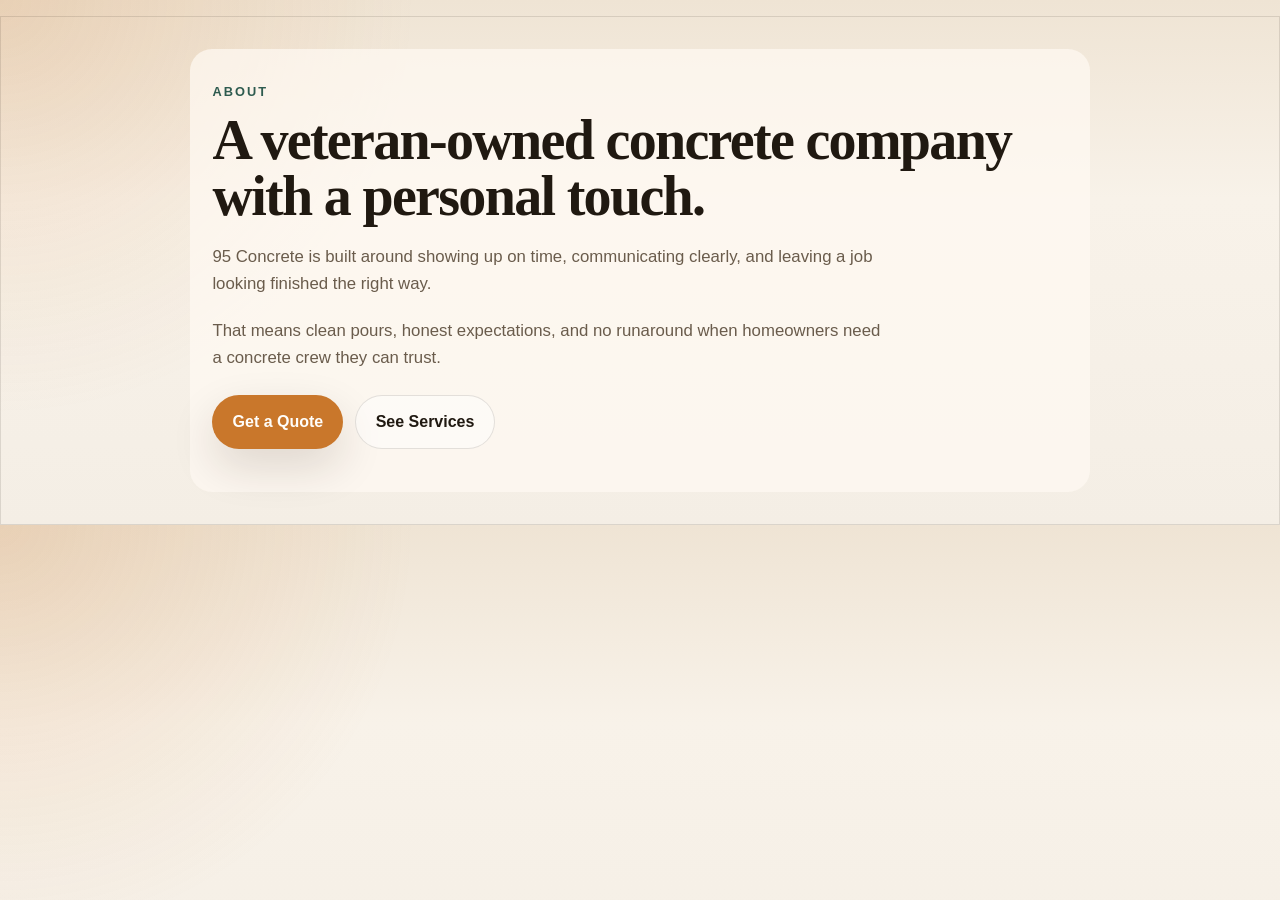
==== about.html @ 727e9a0a "Add funnel pages for Facebook traffic" ====
<!DOCTYPE html>
<html lang="en">
<head>
  <meta charset="UTF-8">
  <meta name="viewport" content="width=device-width, initial-scale=1.0">
  <title>About 95 Concrete</title>
  <meta name="description" content="Veteran-owned concrete contractor with a personal, reliable approach to concrete work.">
  <link rel="canonical" href="https://digitalreflection.github.io/95-concrete-landing-page/about.html">
  <link rel="stylesheet" href="styles.css">
</head>
<body>
  <main class="services" style="padding-top: 2rem;">
    <div class="container">
      <div class="story-card" style="max-width: 900px; margin: 0 auto;">
        <p class="eyebrow">About</p>
        <h1 style="font-size: clamp(2rem, 5vw, 3.5rem); max-width: none;">A veteran-owned concrete company with a personal touch.</h1>
        <p class="hero-text">95 Concrete is built around showing up on time, communicating clearly, and leaving a job looking finished the right way.</p>
        <p class="hero-text">That means clean pours, honest expectations, and no runaround when homeowners need a concrete crew they can trust.</p>
        <div class="hero-actions">
          <a class="button button-primary" href="index.html#quote-form">Get a Quote</a>
          <a class="button button-secondary" href="services.html">See Services</a>
        </div>
      </div>
    </div>
  </main>
</body>
</html>
---- styles.css ----
:root {
  --bg: #f4eee5;
  --surface: #fffaf3;
  --surface-strong: #f0e5d6;
  --text: #201911;
  --muted: #6a5c4c;
  --line: rgba(32, 25, 17, 0.12);
  --brand: #c9772b;
  --brand-dark: #8d4b14;
  --accent: #2e5b4f;
  --shadow: 0 18px 45px rgba(43, 26, 9, 0.14);
  --radius: 22px;
  --container: 1180px;
}

* {
  box-sizing: border-box;
}

html {
  scroll-behavior: smooth;
}

body {
  margin: 0;
  font-family: "Barlow", sans-serif;
  color: var(--text);
  background:
    radial-gradient(circle at top left, rgba(201, 119, 43, 0.18), transparent 30%),
    linear-gradient(180deg, #efe4d4 0%, #f8f2e9 38%, #f4eee5 100%);
}

a {
  color: inherit;
  text-decoration: none;
}

img {
  max-width: 100%;
}

.container {
  width: min(calc(100% - 2rem), var(--container));
  margin: 0 auto;
}

.site-header {
  position: sticky;
  top: 0;
  z-index: 20;
  backdrop-filter: blur(16px);
  background: rgba(244, 238, 229, 0.75);
  border-bottom: 1px solid rgba(32, 25, 17, 0.08);
}

.header-inner,
.footer-inner,
.cta-strip-inner {
  display: flex;
  align-items: center;
  justify-content: space-between;
  gap: 1rem;
}

.header-inner,
.footer-inner {
  min-height: 72px;
}

.brand {
  font-family: "Fraunces", serif;
  font-size: 1.35rem;
  letter-spacing: 0.02em;
}

.header-phone {
  font-weight: 700;
}

.site-nav {
  display: flex;
  gap: 1rem;
  color: var(--muted);
  font-weight: 600;
}

.hero {
  padding: 3rem 0 6rem;
  position: relative;
  overflow: clip;
}

.hero-overlay {
  position: absolute;
  inset: 0;
  background:
    linear-gradient(135deg, rgba(46, 91, 79, 0.08), transparent 45%),
    linear-gradient(180deg, transparent 40%, rgba(201, 119, 43, 0.12) 100%);
  pointer-events: none;
}

.hero-grid,
.proof-grid,
.process-grid,
.field-row,
.service-grid {
  display: grid;
}

.hero-grid {
  position: relative;
  grid-template-columns: 1.15fr 0.85fr;
  gap: 1.4rem;
  align-items: start;
}

.hero-copy {
  padding: 0.75rem 0 0;
}

.eyebrow,
.lead-kicker {
  text-transform: uppercase;
  letter-spacing: 0.16em;
  font-size: 0.8rem;
  font-weight: 700;
  color: var(--accent);
}

h1,
h2,
h3 {
  margin: 0;
  line-height: 1;
}

h1,
h2 {
  font-family: "Fraunces", serif;
}

h1 {
  margin-top: 0.8rem;
  font-size: clamp(2.45rem, 5vw, 5.1rem);
  max-width: 11ch;
  letter-spacing: -0.03em;
}

.hero-text,
.lead-card p,
.service-card p,
.proof p,
.steps,
.form-note,
.site-footer {
  color: var(--muted);
}

.hero-text {
  max-width: 42rem;
  font-size: 1.05rem;
  line-height: 1.6;
  margin: 1.25rem 0 0;
}

.hero-actions {
  display: flex;
  flex-wrap: wrap;
  gap: 0.75rem;
  margin: 1.5rem 0 1.25rem;
}

.button {
  display: inline-flex;
  align-items: center;
  justify-content: center;
  min-height: 54px;
  padding: 0 1.2rem;
  border-radius: 999px;
  border: 1px solid transparent;
  font-weight: 700;
  transition: transform 160ms ease, background 160ms ease, color 160ms ease, border-color 160ms ease;
}

.button:hover,
.button:focus-visible {
  transform: translateY(-1px);
}

.button-primary {
  background: var(--brand);
  color: #fffdf9;
  box-shadow: var(--shadow);
}

.button-primary:hover,
.button-primary:focus-visible {
  background: var(--brand-dark);
}

.button-secondary {
  background: rgba(255, 255, 255, 0.45);
  border-color: rgba(32, 25, 17, 0.12);
}

.button-block {
  width: 100%;
}

.hero-points,
.steps {
  padding-left: 1.1rem;
}

.hero-points li,
.steps li {
  margin-top: 0.8rem;
  line-height: 1.5;
}

.lead-card,
.service-card,
.proof article,
.cta-strip,
.process,
.services {
  border: 1px solid var(--line);
}

.lead-card {
  background: rgba(255, 250, 243, 0.9);
  border-radius: var(--radius);
  padding: 1.2rem;
  box-shadow: var(--shadow);
}

.lead-card-top h2 {
  margin-top: 0.55rem;
  font-size: clamp(1.65rem, 4vw, 2.35rem);
}

.lead-form {
  margin-top: 1rem;
}

.field-row {
  grid-template-columns: repeat(2, minmax(0, 1fr));
  gap: 1rem;
}

label {
  display: block;
  margin-top: 1rem;
}

label span {
  display: block;
  font-size: 0.95rem;
  font-weight: 600;
  margin-bottom: 0.45rem;
}

label span em {
  font-style: normal;
  font-weight: 500;
  color: var(--muted);
}

input,
select,
textarea {
  width: 100%;
  border: 1px solid rgba(32, 25, 17, 0.16);
  border-radius: 14px;
  background: #fffdfa;
  color: var(--text);
  font: inherit;
  padding: 0.95rem 1rem;
}

input:focus,
select:focus,
textarea:focus {
  outline: 2px solid rgba(201, 119, 43, 0.22);
  border-color: var(--brand);
}

textarea {
  resize: vertical;
}

.form-note,
.form-status {
  font-size: 0.92rem;
}

.form-status {
  min-height: 1.3rem;
  margin-top: 0.8rem;
}

.proof,
.story,
.services-overview,
.services,
.process,
.faq,
.cta-strip {
  margin: 1rem auto 0;
}

.proof {
  padding-bottom: 1rem;
}

.proof-grid {
  grid-template-columns: repeat(3, minmax(0, 1fr));
  gap: 1rem;
}

.proof article,
.service-card,
.story-card,
.faq-card,
.process,
.cta-strip {
  background: rgba(255, 250, 243, 0.72);
  border-radius: var(--radius);
}

.proof article,
.service-card,
.story-card,
.faq-card {
  padding: 1.4rem;
}

.story-grid {
  display: grid;
  grid-template-columns: repeat(2, minmax(0, 1fr));
  gap: 1rem;
}

.services-overview-grid {
  display: grid;
  grid-template-columns: repeat(2, minmax(0, 1fr));
  gap: 1rem;
}

.story-card h2 {
  margin-top: 0.55rem;
  font-size: clamp(1.55rem, 3vw, 2.2rem);
  max-width: 14ch;
}

.story-accent {
  background: linear-gradient(180deg, rgba(46, 91, 79, 0.1), rgba(255, 250, 243, 0.92));
}

.overview-card {
  padding: 1.4rem;
  border-radius: var(--radius);
  background: rgba(255, 250, 243, 0.8);
  border: 1px solid var(--line);
}

.overview-accent {
  background: linear-gradient(180deg, rgba(201, 119, 43, 0.12), rgba(255, 250, 243, 0.92));
}

.overview-card h2 {
  margin-top: 0.55rem;
  font-size: clamp(1.55rem, 3vw, 2.1rem);
  max-width: 14ch;
}

.footer-links {
  display: flex;
  gap: 1rem;
  flex-wrap: wrap;
}

.faq-grid {
  display: grid;
  grid-template-columns: repeat(3, minmax(0, 1fr));
  gap: 1rem;
}

.faq-card h3 {
  margin-bottom: 0.65rem;
  font-size: 1.15rem;
}

.section-heading {
  margin-bottom: 1.4rem;
}

.services,
.process {
  padding: 2rem 0;
}

.service-grid {
  grid-template-columns: repeat(3, minmax(0, 1fr));
  gap: 1rem;
}

.service-card h3 {
  margin-bottom: 0.65rem;
  font-size: 1.25rem;
}

.process-grid {
  grid-template-columns: 0.7fr 1.3fr;
  gap: 2rem;
  align-items: start;
}

.steps {
  margin: 0;
}

.cta-strip {
  padding: 1.5rem 0;
  margin-bottom: 7rem;
}

.mobile-bar {
  position: fixed;
  left: 0;
  right: 0;
  bottom: 0;
  z-index: 30;
  display: none;
  gap: 0.65rem;
  padding: 0.75rem;
  background: rgba(32, 25, 17, 0.88);
  backdrop-filter: blur(16px);
  border-top: 1px solid rgba(255, 255, 255, 0.12);
}

.mobile-bar-button {
  flex: 1;
  min-height: 52px;
  display: inline-flex;
  align-items: center;
  justify-content: center;
  border-radius: 999px;
  font-weight: 800;
}

.mobile-bar-call {
  background: rgba(255, 255, 255, 0.12);
  color: #fffaf3;
}

.mobile-bar-quote {
  background: var(--brand);
  color: #fffdf9;
}

.site-footer {
  padding-bottom: 2rem;
}

@media (max-width: 980px) {
  .hero-grid,
  .proof-grid,
  .story-grid,
  .services-overview-grid,
  .service-grid,
  .process-grid,
  .faq-grid {
    grid-template-columns: 1fr;
  }

  h1 {
    max-width: 12ch;
  }

  .cta-strip {
    margin-bottom: 6rem;
  }
}

@media (max-width: 640px) {
  .container {
    width: min(calc(100% - 1rem), var(--container));
  }

  .header-inner,
  .footer-inner,
  .cta-strip-inner,
  .hero-actions,
  .field-row {
    grid-template-columns: 1fr;
    display: grid;
  }

  .header-phone,
  .footer-inner p:last-child {
    justify-self: start;
  }

  .hero {
    padding-top: 1.25rem;
    padding-bottom: 7rem;
  }

  .button {
    width: 100%;
  }

  .site-header {
    position: sticky;
    top: 0;
  }

  .header-inner,
  .footer-inner {
    min-height: 60px;
  }

  .brand {
    font-size: 1.15rem;
  }

  .header-phone {
    font-size: 0.95rem;
  }

  .site-nav {
    display: none;
  }

  .hero-copy {
    padding-top: 0.25rem;
  }

  h1 {
    font-size: clamp(2.15rem, 10vw, 3.25rem);
    max-width: 11ch;
  }

  .hero-text {
    font-size: 1rem;
  }

  .hero-points {
    margin-bottom: 0;
  }

  .lead-card {
    padding: 1rem;
  }

  .lead-card-top h2 {
    font-size: 1.7rem;
  }

  .proof,
  .story,
  .services,
  .process,
  .faq {
    margin-top: 0.75rem;
    padding-top: 0.5rem;
  }

  .service-card,
  .proof article,
  .story-card,
  .overview-card,
  .faq-card {
    padding: 1.1rem;
  }

  .mobile-bar {
    display: flex;
  }

  .site-footer {
    padding-bottom: 7rem;
  }
}
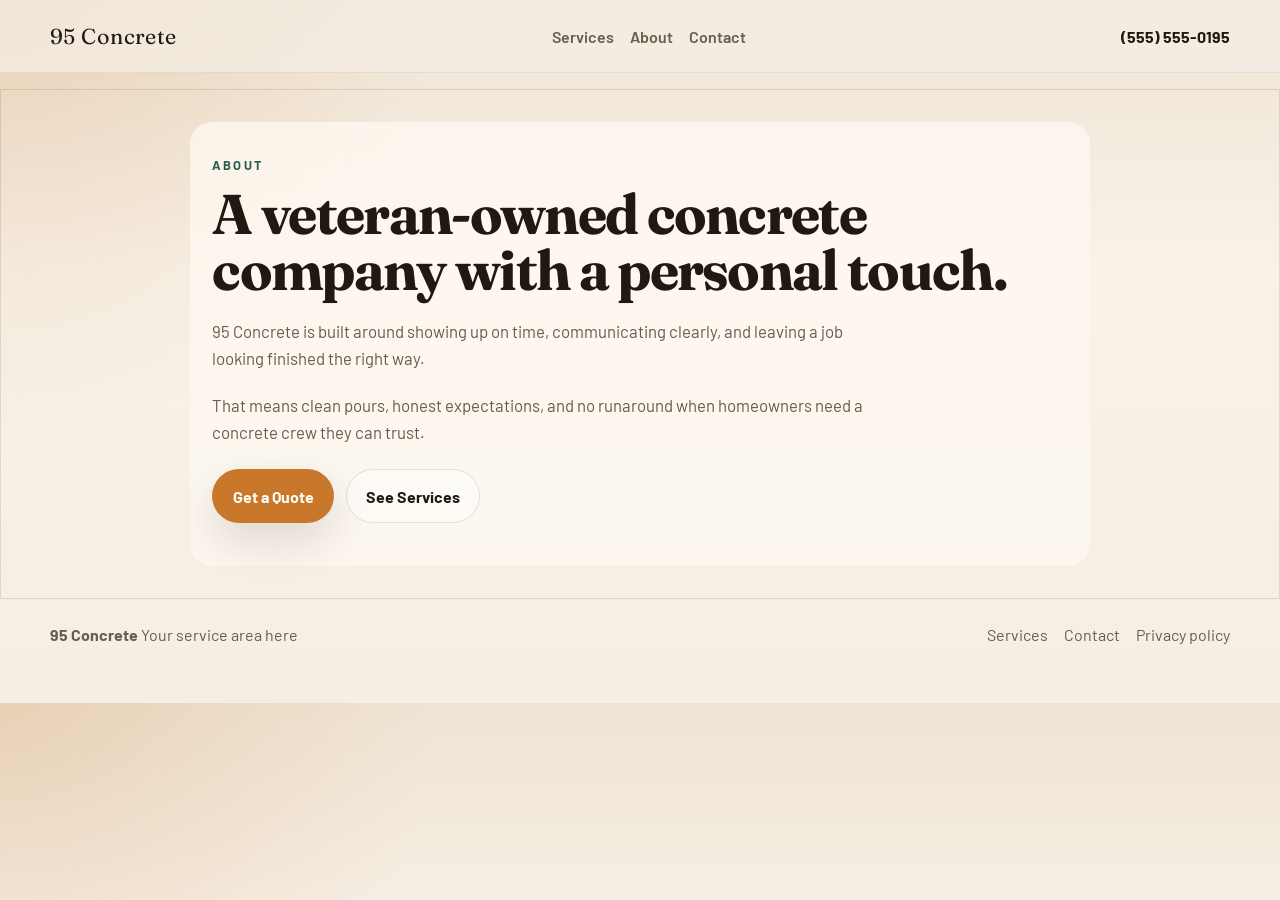
==== commit 2c3838e4: "Refine funnel copy and shared Facebook tracking" ====
--- a/about.html
+++ b/about.html
@@ -6,9 +6,28 @@
   <title>About 95 Concrete</title>
   <meta name="description" content="Veteran-owned concrete contractor with a personal, reliable approach to concrete work.">
   <link rel="canonical" href="https://digitalreflection.github.io/95-concrete-landing-page/about.html">
+  <link rel="preconnect" href="https://fonts.googleapis.com">
+  <link rel="preconnect" href="https://fonts.gstatic.com" crossorigin>
+  <link
+    href="https://fonts.googleapis.com/css2?family=Barlow:wght@400;500;600;700;800&family=Fraunces:opsz,wght@9..144,700&display=swap"
+    rel="stylesheet"
+  >
   <link rel="stylesheet" href="styles.css">
+  <script src="site-config.js"></script>
 </head>
-<body>
+<body data-page-type="about" data-page-name="about">
+  <header class="site-header">
+    <div class="container header-inner">
+      <a class="brand" href="index.html" data-company-name>95 Concrete</a>
+      <nav class="site-nav" aria-label="Primary">
+        <a href="services.html">Services</a>
+        <a href="about.html">About</a>
+        <a href="contact.html">Contact</a>
+      </nav>
+      <a class="header-phone" href="tel:+15555550195" data-replace-phone-text data-track="phone-about-header">(555) 555-0195</a>
+    </div>
+  </header>
+
   <main class="services" style="padding-top: 2rem;">
     <div class="container">
       <div class="story-card" style="max-width: 900px; margin: 0 auto;">
@@ -17,11 +36,24 @@
         <p class="hero-text">95 Concrete is built around showing up on time, communicating clearly, and leaving a job looking finished the right way.</p>
         <p class="hero-text">That means clean pours, honest expectations, and no runaround when homeowners need a concrete crew they can trust.</p>
         <div class="hero-actions">
-          <a class="button button-primary" href="index.html#quote-form">Get a Quote</a>
-          <a class="button button-secondary" href="services.html">See Services</a>
+          <a class="button button-primary" href="index.html#quote-form" data-track="about-quote-cta">Get a Quote</a>
+          <a class="button button-secondary" href="services.html" data-track="about-services-cta">See Services</a>
         </div>
       </div>
     </div>
   </main>
+
+  <footer class="site-footer">
+    <div class="container footer-inner">
+      <p><strong data-company-name>95 Concrete</strong> <span data-service-area>Your service area here</span></p>
+      <p class="footer-links">
+        <a href="services.html">Services</a>
+        <a href="contact.html">Contact</a>
+        <a href="privacy.html">Privacy policy</a>
+      </p>
+    </div>
+  </footer>
+
+  <script src="site.js"></script>
 </body>
 </html>
--- a/styles.css
+++ b/styles.css
@@ -35,8 +35,16 @@
   text-decoration: none;
 }
 
+summary {
+  cursor: pointer;
+}
+
 img {
   max-width: 100%;
+}
+
+.hidden {
+  display: none !important;
 }
 
 .container {
@@ -149,6 +157,7 @@
 .hero-text,
 .lead-card p,
 .service-card p,
+.fit-card p,
 .proof p,
 .steps,
 .form-note,
@@ -168,6 +177,29 @@
   flex-wrap: wrap;
   gap: 0.75rem;
   margin: 1.5rem 0 1.25rem;
+}
+
+.cta-note {
+  margin: 0 0 1rem;
+  color: var(--muted);
+  font-size: 0.94rem;
+  font-weight: 600;
+}
+
+.trust-strip {
+  display: flex;
+  flex-wrap: wrap;
+  gap: 0.6rem;
+}
+
+.trust-strip span {
+  padding: 0.55rem 0.8rem;
+  border: 1px solid rgba(32, 25, 17, 0.12);
+  border-radius: 999px;
+  background: rgba(255, 255, 255, 0.45);
+  color: var(--muted);
+  font-size: 0.92rem;
+  font-weight: 700;
 }
 
 .button {
@@ -243,6 +275,28 @@
   margin-top: 1rem;
 }
 
+.optional-fields {
+  margin-top: 1rem;
+  border: 1px solid rgba(32, 25, 17, 0.12);
+  border-radius: 14px;
+  background: rgba(255, 255, 255, 0.55);
+  padding: 0.85rem 1rem;
+}
+
+.optional-fields summary {
+  font-weight: 700;
+  list-style: none;
+}
+
+.optional-fields summary span {
+  color: var(--muted);
+  font-weight: 500;
+}
+
+.optional-fields summary::-webkit-details-marker {
+  display: none;
+}
+
 .field-row {
   grid-template-columns: repeat(2, minmax(0, 1fr));
   gap: 1rem;
@@ -299,8 +353,23 @@
   margin-top: 0.8rem;
 }
 
+.next-steps {
+  margin-top: 1rem;
+  padding-top: 1rem;
+  border-top: 1px solid rgba(32, 25, 17, 0.1);
+}
+
+.next-steps h3 {
+  margin-bottom: 0.55rem;
+}
+
+.next-steps p {
+  margin: 0.45rem 0 0;
+}
+
 .proof,
 .story,
+.fit,
 .services-overview,
 .services,
 .process,
@@ -347,6 +416,12 @@
   gap: 1rem;
 }
 
+.fit-grid {
+  display: grid;
+  grid-template-columns: repeat(3, minmax(0, 1fr));
+  gap: 1rem;
+}
+
 .story-card h2 {
   margin-top: 0.55rem;
   font-size: clamp(1.55rem, 3vw, 2.2rem);
@@ -364,6 +439,13 @@
   border: 1px solid var(--line);
 }
 
+.overview-actions {
+  display: flex;
+  flex-wrap: wrap;
+  gap: 0.75rem;
+  margin-top: 1rem;
+}
+
 .overview-accent {
   background: linear-gradient(180deg, rgba(201, 119, 43, 0.12), rgba(255, 250, 243, 0.92));
 }
@@ -378,6 +460,17 @@
   display: flex;
   gap: 1rem;
   flex-wrap: wrap;
+}
+
+.fit-card {
+  padding: 1.3rem;
+  border-radius: var(--radius);
+  border: 1px solid var(--line);
+  background: rgba(255, 250, 243, 0.75);
+}
+
+.fit-card h3 {
+  margin-bottom: 0.65rem;
 }
 
 .faq-grid {
@@ -467,6 +560,7 @@
   .hero-grid,
   .proof-grid,
   .story-grid,
+  .fit-grid,
   .services-overview-grid,
   .service-grid,
   .process-grid,
@@ -560,6 +654,7 @@
 
   .proof,
   .story,
+  .fit,
   .services,
   .process,
   .faq {
@@ -570,11 +665,16 @@
   .service-card,
   .proof article,
   .story-card,
+  .fit-card,
   .overview-card,
   .faq-card {
     padding: 1.1rem;
   }
 
+  .trust-strip {
+    display: grid;
+  }
+
   .mobile-bar {
     display: flex;
   }
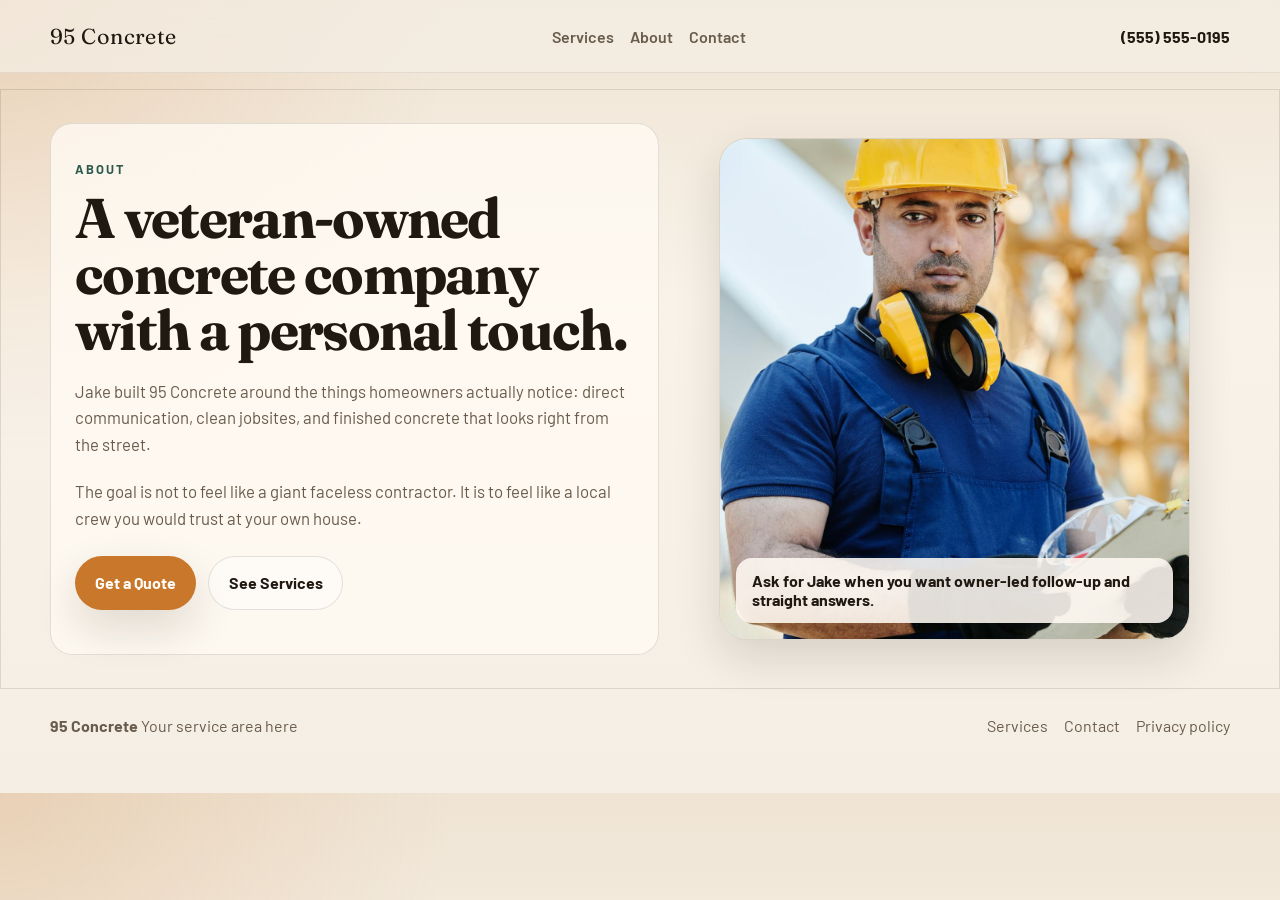
==== commit 13a9ebad: "Add free stock imagery and local brand polish" ====
--- a/about.html
+++ b/about.html
@@ -30,15 +30,21 @@
 
   <main class="services" style="padding-top: 2rem;">
     <div class="container">
-      <div class="story-card" style="max-width: 900px; margin: 0 auto;">
-        <p class="eyebrow">About</p>
-        <h1 style="font-size: clamp(2rem, 5vw, 3.5rem); max-width: none;">A veteran-owned concrete company with a personal touch.</h1>
-        <p class="hero-text">95 Concrete is built around showing up on time, communicating clearly, and leaving a job looking finished the right way.</p>
-        <p class="hero-text">That means clean pours, honest expectations, and no runaround when homeowners need a concrete crew they can trust.</p>
-        <div class="hero-actions">
-          <a class="button button-primary" href="index.html#quote-form" data-track="about-quote-cta">Get a Quote</a>
-          <a class="button button-secondary" href="services.html" data-track="about-services-cta">See Services</a>
-        </div>
+      <div class="owner-story-grid">
+        <article class="owner-copy">
+          <p class="eyebrow">About</p>
+          <h1 style="font-size: clamp(2rem, 5vw, 3.5rem); max-width: none;">A veteran-owned concrete company with a personal touch.</h1>
+          <p class="hero-text"><span data-owner-name>Jake</span> built 95 Concrete around the things homeowners actually notice: direct communication, clean jobsites, and finished concrete that looks right from the street.</p>
+          <p class="hero-text">The goal is not to feel like a giant faceless contractor. It is to feel like a local crew you would trust at your own house.</p>
+          <div class="hero-actions">
+            <a class="button button-primary" href="index.html#quote-form" data-track="about-quote-cta">Get a Quote</a>
+            <a class="button button-secondary" href="services.html" data-track="about-services-cta">See Services</a>
+          </div>
+        </article>
+        <figure class="owner-media">
+          <img src="assets/images/site-lead.jpg" alt="Construction professional reviewing a jobsite" loading="lazy" decoding="async">
+          <figcaption>Ask for <span data-owner-name>Jake</span> when you want owner-led follow-up and straight answers.</figcaption>
+        </figure>
       </div>
     </div>
   </main>
--- a/styles.css
+++ b/styles.css
@@ -41,6 +41,7 @@
 
 img {
   max-width: 100%;
+  display: block;
 }
 
 .hidden {
@@ -200,6 +201,46 @@
   color: var(--muted);
   font-size: 0.92rem;
   font-weight: 700;
+}
+
+.hero-photo-frame,
+.owner-media,
+.craft-media {
+  position: relative;
+  overflow: hidden;
+  border-radius: calc(var(--radius) + 6px);
+  border: 1px solid rgba(32, 25, 17, 0.12);
+  box-shadow: var(--shadow);
+}
+
+.hero-photo-frame {
+  margin-top: 1.3rem;
+}
+
+.hero-photo,
+.owner-media img,
+.craft-media img {
+  width: 100%;
+  height: 100%;
+  object-fit: cover;
+}
+
+.hero-photo {
+  min-height: 290px;
+  max-height: 380px;
+}
+
+.hero-photo-tag {
+  position: absolute;
+  left: 1rem;
+  right: 1rem;
+  bottom: 1rem;
+  padding: 0.9rem 1rem;
+  border-radius: 18px;
+  background: rgba(32, 25, 17, 0.78);
+  color: #fffaf3;
+  font-weight: 700;
+  line-height: 1.4;
 }
 
 .button {
@@ -368,10 +409,12 @@
 }
 
 .proof,
+.owner-story,
 .story,
 .fit,
 .services-overview,
 .services,
+.craft-section,
 .process,
 .faq,
 .cta-strip {
@@ -408,6 +451,73 @@
   display: grid;
   grid-template-columns: repeat(2, minmax(0, 1fr));
   gap: 1rem;
+}
+
+.owner-story-grid,
+.craft-grid {
+  display: grid;
+  grid-template-columns: minmax(0, 1.05fr) minmax(0, 0.95fr);
+  gap: 1.25rem;
+  align-items: center;
+}
+
+.owner-copy,
+.craft-copy {
+  padding: 1.5rem;
+  border-radius: var(--radius);
+  border: 1px solid var(--line);
+  background: rgba(255, 250, 243, 0.8);
+}
+
+.owner-copy h2,
+.craft-copy h2 {
+  margin-top: 0.55rem;
+  font-size: clamp(1.7rem, 3vw, 2.5rem);
+  max-width: 13ch;
+}
+
+.owner-notes {
+  display: grid;
+  grid-template-columns: repeat(2, minmax(0, 1fr));
+  gap: 0.9rem;
+  margin-top: 1.1rem;
+}
+
+.owner-notes div {
+  padding: 1rem;
+  border-radius: 18px;
+  background: rgba(46, 91, 79, 0.08);
+  border: 1px solid rgba(46, 91, 79, 0.12);
+}
+
+.owner-notes p {
+  margin: 0.45rem 0 0;
+}
+
+.owner-media img {
+  min-height: 380px;
+  max-height: 500px;
+}
+
+.owner-media figcaption {
+  position: absolute;
+  left: 1rem;
+  right: 1rem;
+  bottom: 1rem;
+  padding: 0.85rem 1rem;
+  border-radius: 16px;
+  background: rgba(255, 250, 243, 0.88);
+  color: var(--text);
+  font-weight: 700;
+}
+
+.craft-media img {
+  min-height: 360px;
+  max-height: 520px;
+}
+
+.craft-points {
+  margin-top: 1rem;
 }
 
 .services-overview-grid {
@@ -559,10 +669,12 @@
 @media (max-width: 980px) {
   .hero-grid,
   .proof-grid,
+  .owner-story-grid,
   .story-grid,
   .fit-grid,
   .services-overview-grid,
   .service-grid,
+  .craft-grid,
   .process-grid,
   .faq-grid {
     grid-template-columns: 1fr;
@@ -644,6 +756,11 @@
     margin-bottom: 0;
   }
 
+  .hero-photo {
+    min-height: 220px;
+    max-height: 260px;
+  }
+
   .lead-card {
     padding: 1rem;
   }
@@ -653,9 +770,11 @@
   }
 
   .proof,
+  .owner-story,
   .story,
   .fit,
   .services,
+  .craft-section,
   .process,
   .faq {
     margin-top: 0.75rem;
@@ -664,9 +783,11 @@
 
   .service-card,
   .proof article,
+  .owner-copy,
   .story-card,
   .fit-card,
   .overview-card,
+  .craft-copy,
   .faq-card {
     padding: 1.1rem;
   }
@@ -675,6 +796,15 @@
     display: grid;
   }
 
+  .owner-notes {
+    grid-template-columns: 1fr;
+  }
+
+  .owner-media img,
+  .craft-media img {
+    min-height: 260px;
+  }
+
   .mobile-bar {
     display: flex;
   }
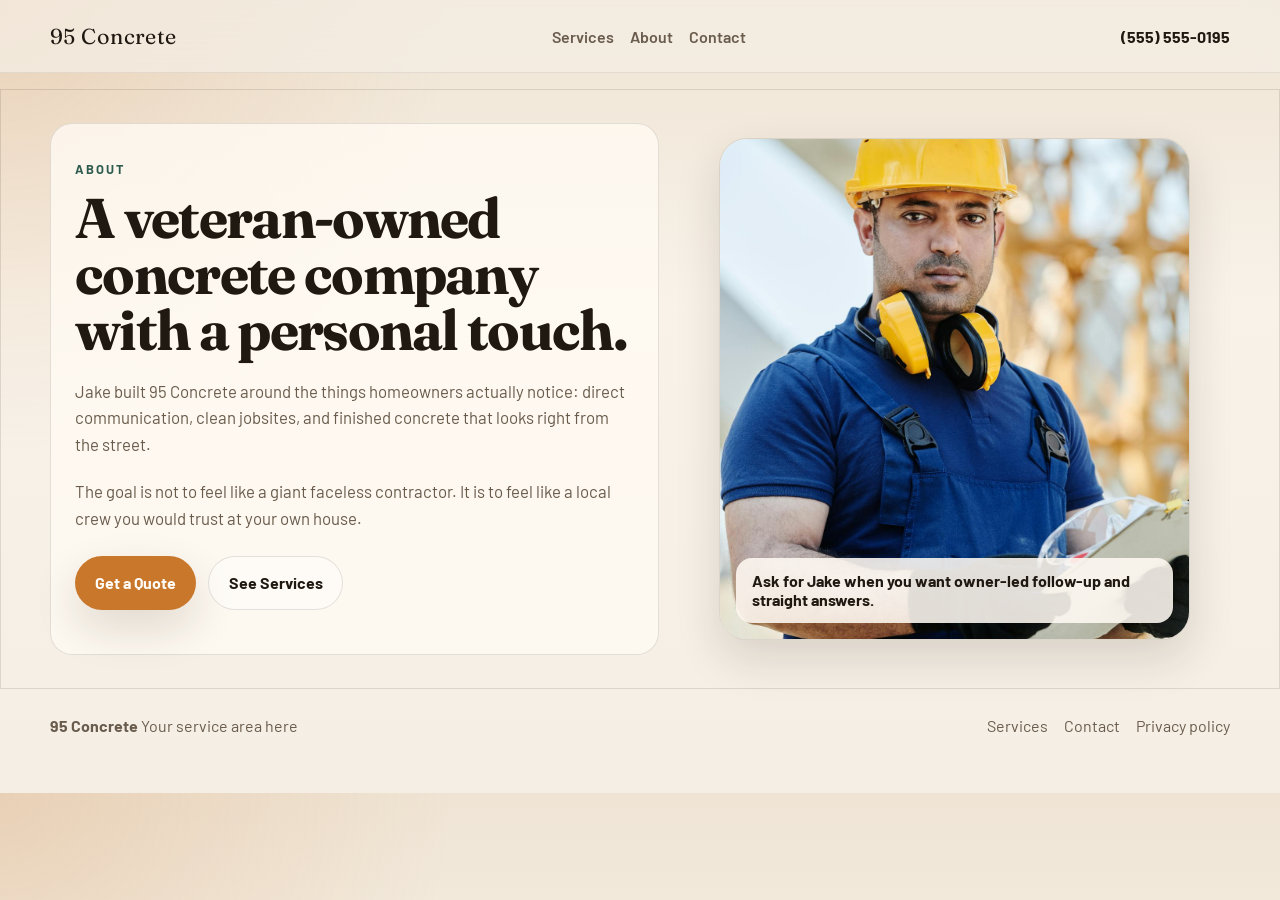
==== commit 75d79ce6: "Upgrade Meta tracking for ad landing funnel" ====
--- a/about.html
+++ b/about.html
@@ -14,6 +14,7 @@
   >
   <link rel="stylesheet" href="styles.css">
   <script src="site-config.js"></script>
+  <script src="meta-bootstrap.js"></script>
 </head>
 <body data-page-type="about" data-page-name="about">
   <header class="site-header">
--- a/styles.css
+++ b/styles.css
@@ -93,6 +93,40 @@
   font-weight: 600;
 }
 
+.landing-nav-wrap {
+  border-top: 1px solid rgba(32, 25, 17, 0.08);
+  background: rgba(255, 250, 243, 0.72);
+}
+
+.landing-nav {
+  display: flex;
+  gap: 0.65rem;
+  overflow-x: auto;
+  padding: 0.7rem 0 0.9rem;
+  scrollbar-width: none;
+}
+
+.landing-nav::-webkit-scrollbar {
+  display: none;
+}
+
+.landing-nav a {
+  white-space: nowrap;
+  padding: 0.6rem 0.9rem;
+  border-radius: 999px;
+  border: 1px solid rgba(32, 25, 17, 0.1);
+  background: rgba(255, 255, 255, 0.52);
+  color: var(--muted);
+  font-size: 0.92rem;
+  font-weight: 700;
+}
+
+.landing-nav a:hover,
+.landing-nav a:focus-visible {
+  border-color: rgba(201, 119, 43, 0.3);
+  color: var(--text);
+}
+
 .hero {
   padding: 3rem 0 6rem;
   position: relative;
@@ -415,6 +449,7 @@
 .services-overview,
 .services,
 .craft-section,
+.service-map,
 .process,
 .faq,
 .cta-strip {
@@ -454,7 +489,8 @@
 }
 
 .owner-story-grid,
-.craft-grid {
+.craft-grid,
+.map-grid {
   display: grid;
   grid-template-columns: minmax(0, 1.05fr) minmax(0, 0.95fr);
   gap: 1.25rem;
@@ -462,7 +498,8 @@
 }
 
 .owner-copy,
-.craft-copy {
+.craft-copy,
+.map-copy {
   padding: 1.5rem;
   border-radius: var(--radius);
   border: 1px solid var(--line);
@@ -470,7 +507,8 @@
 }
 
 .owner-copy h2,
-.craft-copy h2 {
+.craft-copy h2,
+.map-copy h2 {
   margin-top: 0.55rem;
   font-size: clamp(1.7rem, 3vw, 2.5rem);
   max-width: 13ch;
@@ -514,6 +552,25 @@
 .craft-media img {
   min-height: 360px;
   max-height: 520px;
+}
+
+.map-trust {
+  margin-top: 1rem;
+}
+
+.map-frame-wrap {
+  overflow: hidden;
+  border-radius: calc(var(--radius) + 6px);
+  border: 1px solid rgba(32, 25, 17, 0.12);
+  box-shadow: var(--shadow);
+  background: rgba(255, 250, 243, 0.72);
+}
+
+.map-frame-wrap iframe {
+  display: block;
+  width: 100%;
+  min-height: 420px;
+  border: 0;
 }
 
 .craft-points {
@@ -657,6 +714,11 @@
   color: #fffaf3;
 }
 
+.mobile-bar-map {
+  background: rgba(255, 255, 255, 0.18);
+  color: #fffaf3;
+}
+
 .mobile-bar-quote {
   background: var(--brand);
   color: #fffdf9;
@@ -675,6 +737,7 @@
   .services-overview-grid,
   .service-grid,
   .craft-grid,
+  .map-grid,
   .process-grid,
   .faq-grid {
     grid-template-columns: 1fr;
@@ -739,6 +802,16 @@
     display: none;
   }
 
+  .landing-nav {
+    gap: 0.5rem;
+    padding: 0.55rem 0 0.7rem;
+  }
+
+  .landing-nav a {
+    padding: 0.52rem 0.8rem;
+    font-size: 0.87rem;
+  }
+
   .hero-copy {
     padding-top: 0.25rem;
   }
@@ -775,6 +848,7 @@
   .fit,
   .services,
   .craft-section,
+  .service-map,
   .process,
   .faq {
     margin-top: 0.75rem;
@@ -805,6 +879,10 @@
     min-height: 260px;
   }
 
+  .map-frame-wrap iframe {
+    min-height: 280px;
+  }
+
   .mobile-bar {
     display: flex;
   }
